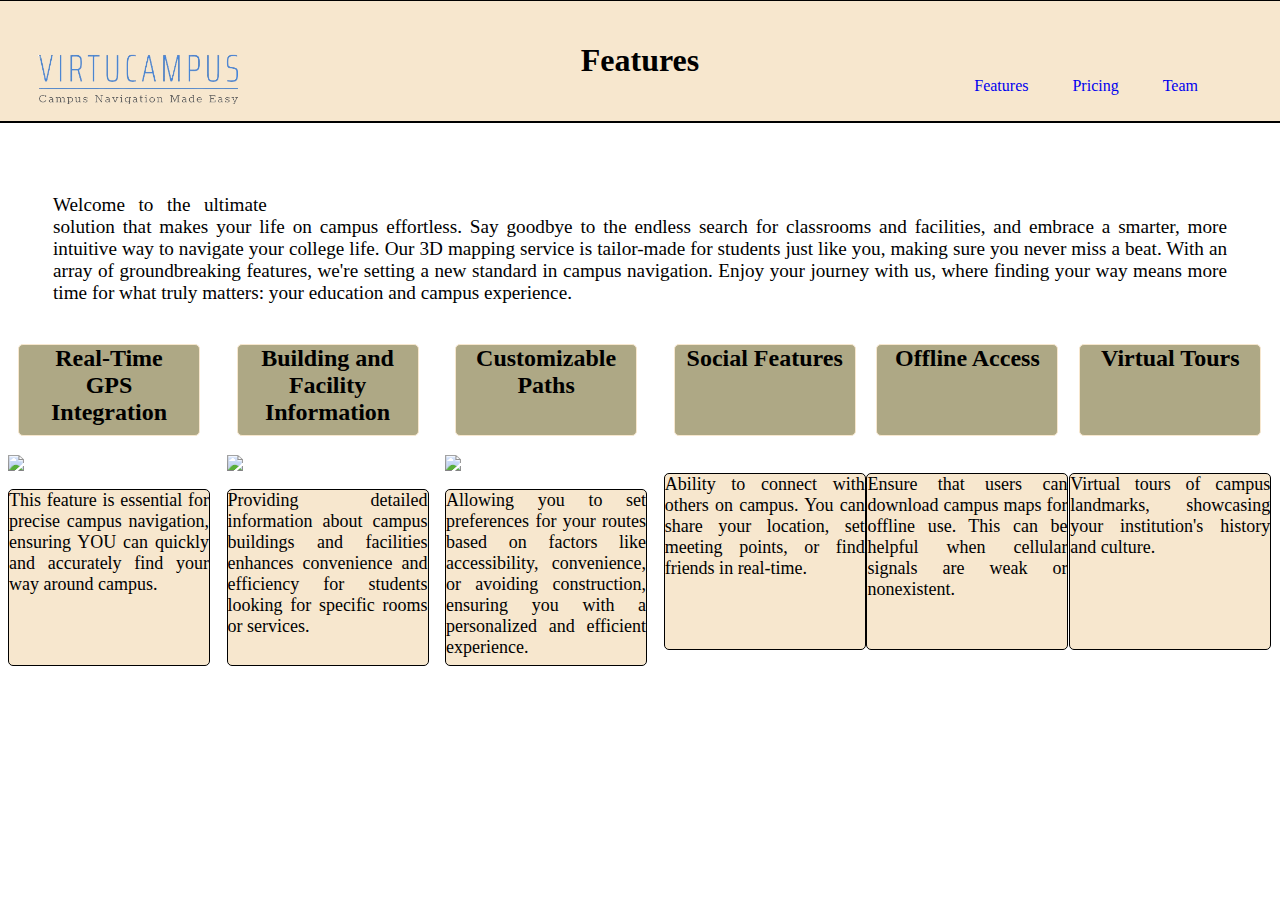
==== features.html @ f3d3c1a2 "idk" ====
<html>
  <head>
    <link rel="stylesheet" type="text/css" href="style_features.css" />
    <title>Features | VirtuCampus</title>
    <div id="header" >
      <h1 id = "title">Features</h1>
      <div id = "header2">
          <a href="features.html">Features</a>
          <a href="pricing.html">Pricing</a>
          <a href="team.html">Team</a>
          <a href="index.html">
      </div>
          <img id="Logo" src="./images/VirtuCampus_logo.png">
  </a>  
  </div>

  </head>
  <body>
    <center>
    
      <div>
        <div>
          <p id="Introduction_to_features">
            
            Welcome to the ultimate solution that makes your life on campus effortless. 
            Say goodbye to the endless search for classrooms and
            facilities, and embrace a smarter, more intuitive way to navigate your
            college life. Our 3D mapping service is tailor-made for students just
            like you, making sure you never miss a beat. With an array of
            groundbreaking features, we're setting a new standard in campus
            navigation. Enjoy your journey with us, where finding your way means
            more time for what truly matters: your education and campus
            experience.
          </p>
        </div>
        </center>


        <div class="container">
            <div>
            <h2 class="Ind_features_1">Real-Time GPS Integration</h2>
            <img class ="image_2" src = "Real-timeGPS.png">
            <p id="Real-Time_GPS">
              This feature is essential for precise campus navigation, ensuring
              YOU can quickly and accurately find your way around campus.
            </p>
            </div>

            <div>
            <h2 class="Ind_features_1">Building and Facility Information</h2>
            <img class = "image_2" src = "Building_inf.jpg">
            <p id="Building_Information">
              Providing detailed information about campus buildings and facilities
              enhances convenience and efficiency for students looking for
              specific rooms or services.
            </p>
            </div>

            <div>
            <h2 class="Ind_features_1">Customizable Paths</h2>
            <img class ="image_2" src = "Path.png">
            <p id="Customizable_Paths">
              Allowing you to set preferences for your routes based on factors
              like accessibility, convenience, or avoiding construction, ensuring
              you with a personalized and efficient experience.
            </p>
            </div>

            
            <div>
            <h2 class="Ind_features_2">Social Features</h2>
            <img class ="image_2" src = "">
            <p id="Social_features">
              Ability to connect with others on campus. You can share your
              location, set meeting points, or find friends in real-time.
            </p>
            </div>
          
          <div>
            <h2 class="Ind_features_2">Offline Access</h2>
            <img class ="image_2" src = "">
            <p id="Offline_Acces">
              Ensure that users can download campus maps for offline use. This can
              be helpful when cellular signals are weak or nonexistent.
            </p>
          </div>
          <div>
            <h2 class="Ind_features_2">Virtual Tours</h2>
            <img class ="image_2" src = "">
            <p id="Virtual_Tours">
              Virtual tours of campus landmarks, showcasing your institution's
              history and culture.
            </p>
        </div>

      </div>

      <style>
    
        #header {
        background-color:#f7e7ce;
        padding: 20px;
        margin-top: -10px;
        border-top-style: solid;
        margin-left: -10px;
        margin-right: -10px;
        border-bottom: 2px solid black;
    
        }
        #title {
            text-align: center;
        }
        #header2 {
            float:right;
            width:80%;
            text-align:right;
    }
        #header2 a{
            display:inline-block;
            padding:30px 10px;
            margin:0 10px;
            text-decoration:none;
            position: relative; bottom: 70px;
        }
        #Logo {
            height: auto;
            width: 200px;
            float: left;
            position: relative; bottom: 70px;
            padding: 20px;
        }
        .header {
            margin-left: 440px;
            margin-bottom:10px;
            color: #AEA885;  
    }
        .image {
            margin-left: 300px;
    }
    
    </style>

  </body>
</html>
---- style_features.css ----
#Introduction_to_features {
  margin-top: 25px;
  margin-right: 45px;
  margin-left: 45px;
  text-align: justify;
  font-size: larger;
}
#features {
  display: inline;
} 

body {
  background-image: url("campusphoto.png");
  background-size: cover;
  background-attachment: fixed;
}
.Ind_features_1 {
  background-color: #AEA885;
  border: 1px solid #f7e7ce;
  border-radius: 5px;
  padding-left: 10px;
  padding-right: 10px;
  margin-right: 10px;
  margin-left: 10px;
  display: inline-block;
  width: 160px;
  height: 90px;
  justify-content: center;
  align-items: center;
  text-align: center;
}
.Ind_features_2 {
  background-color: #AEA885;
  border: 1px solid #f7e7ce;
  border-radius: 5px;
  padding-left: 10px;
  padding-right: 10px;
  margin-right: 10px;
  margin-left: 10px;
  display: inline-block;
  width: 160px;
  height: 90px;
  justify-content: center;
  align-items: center;
  text-align: center;
}
#Real-Time_GPS,
#Building_Information,
#Customizable_Paths,
#Social_Features,
#Offline_Acces,
#Virtual_Tours {
  font-size: large;
  border-radius: 5px;
  width: 200px;
  text-align: justify;
  justify-content: center;
  background-color:#f7e7ce;
  border: 1px solid black;
  height: 175px;
}

.container{
  display: flex;
  justify-content: center;
  justify-content: space-between;
}
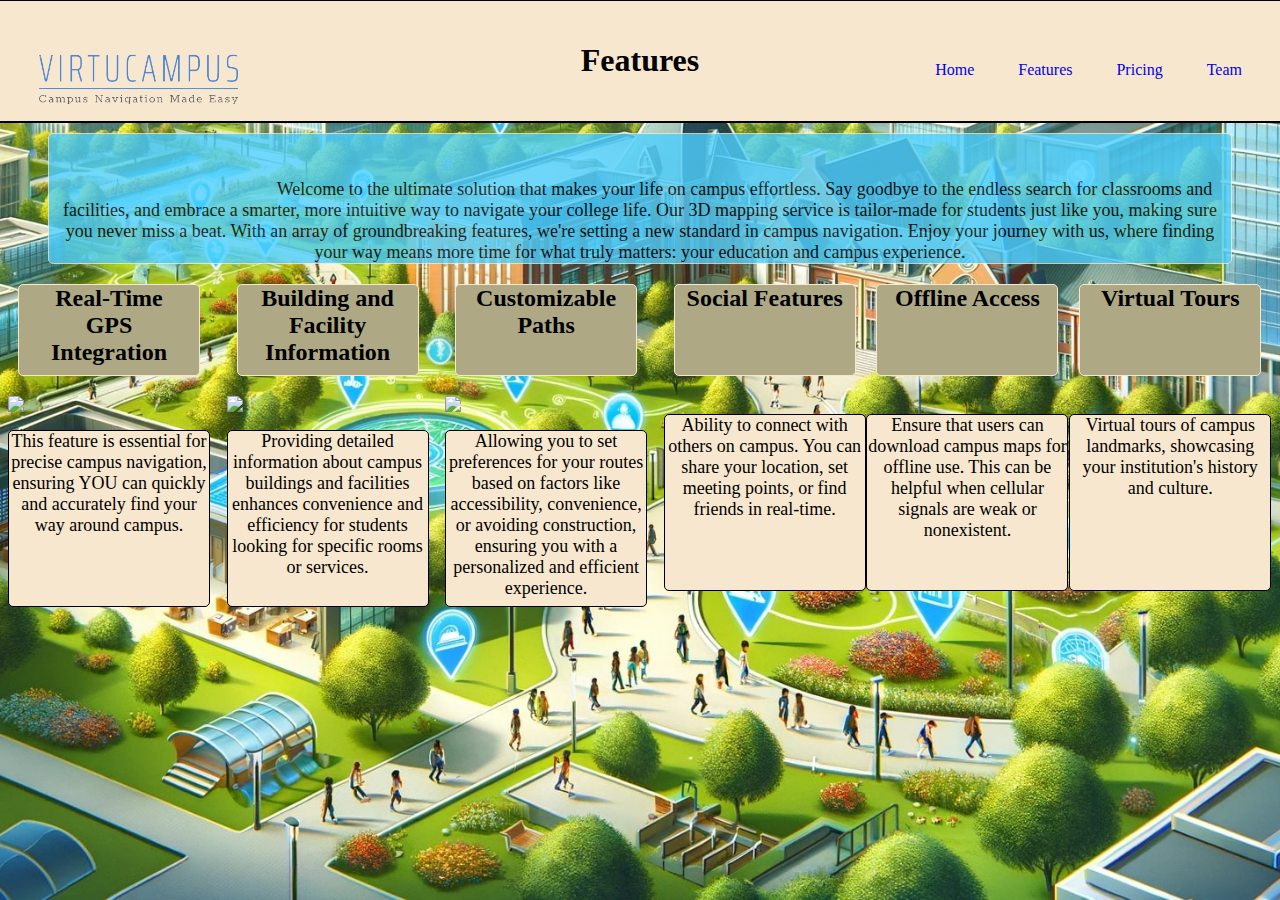
==== commit 9dd82989: "Update features.html" ====
--- a/features.html
+++ b/features.html
@@ -5,10 +5,10 @@
     <div id="header" >
       <h1 id = "title">Features</h1>
       <div id = "header2">
+          <a href="index.html">Home</a>
           <a href="features.html">Features</a>
           <a href="pricing.html">Pricing</a>
           <a href="team.html">Team</a>
-          <a href="index.html">
       </div>
           <img id="Logo" src="./images/VirtuCampus_logo.png">
   </a>  
--- a/style_features.css
+++ b/style_features.css
@@ -1,19 +1,29 @@
 
 #Introduction_to_features {
-  margin-top: 25px;
-  margin-right: 45px;
-  margin-left: 45px;
-  text-align: justify;
-  font-size: larger;
+  margin-top: 10px;
+  margin-right: 40px;
+  margin-left: 40px;
+  margin-bottom: auto;
+  text-align: center;
+  align-items: center;
+  justify-content: center;
+  background-color: #4fd0ff;
+  opacity: .8;
+  font-size: large;
+  border: 1px solid #f7e7ce;
+  border-radius: 5px;
 }
 #features {
   display: inline;
 } 
 
 body {
-  background-image: url("campusphoto.png");
-  background-size: cover;
-  background-attachment: fixed;
+  background-image: url("campusphoto.jpg"); /* The image used */
+  background-color: #511717; /* Used if the image is unavailable */
+  height: 500px; /* You must set a specified height */
+  background-position: center; /* Center the image */
+  background-repeat: no-repeat; /* Do not repeat the image */
+  background-size: cover; /* Resize the background image to cover the entire container */
 }
 .Ind_features_1 {
   background-color: #AEA885;
@@ -54,7 +64,7 @@
   font-size: large;
   border-radius: 5px;
   width: 200px;
-  text-align: justify;
+  text-align: center;
   justify-content: center;
   background-color:#f7e7ce;
   border: 1px solid black;
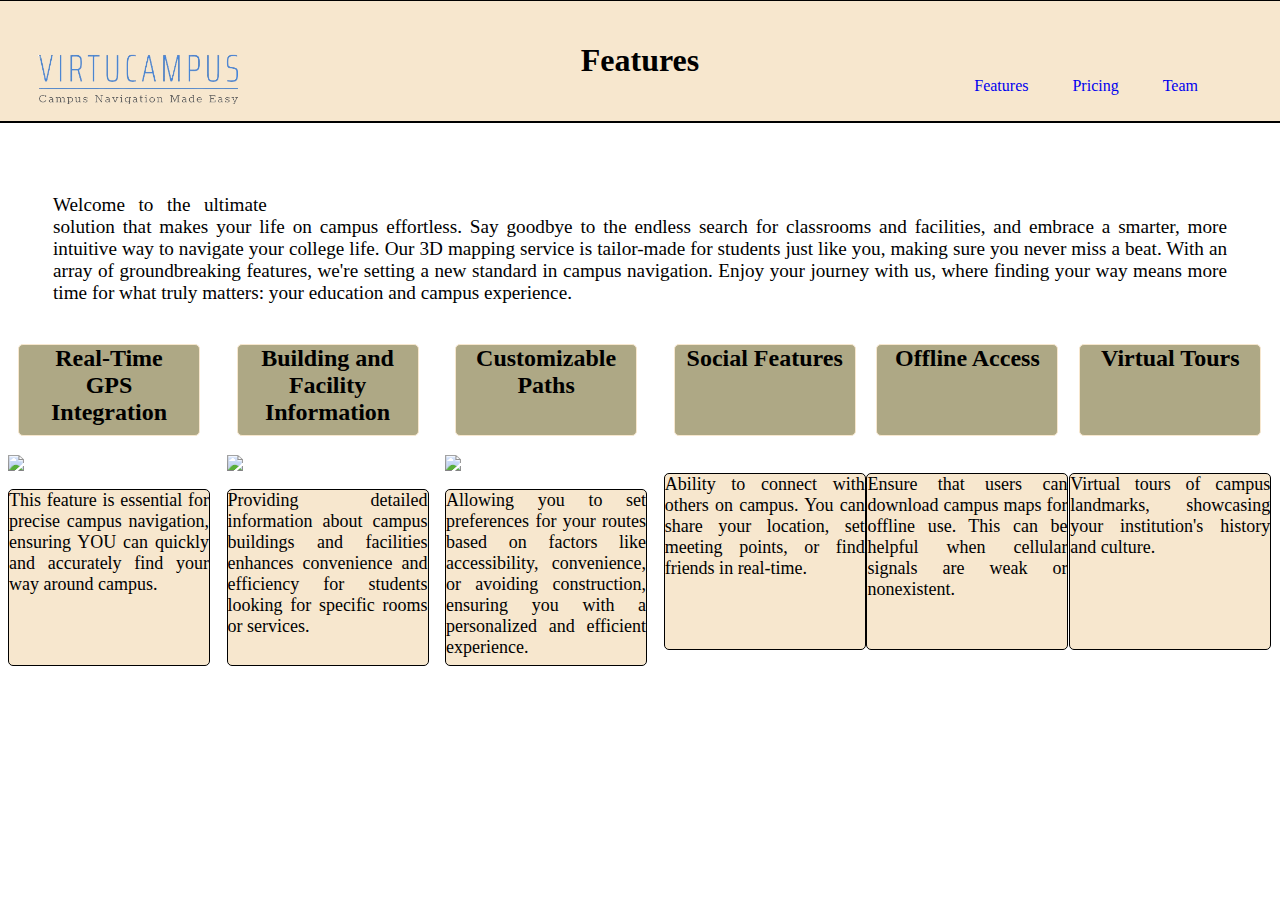
==== commit 9b09a807: "Merge branch 'main' of https://github.com/VirtuCampus/virtucampus.github.io" ====
--- a/features.html
+++ b/features.html
@@ -5,10 +5,10 @@
     <div id="header" >
       <h1 id = "title">Features</h1>
       <div id = "header2">
-          <a href="index.html">Home</a>
           <a href="features.html">Features</a>
           <a href="pricing.html">Pricing</a>
           <a href="team.html">Team</a>
+          <a href="index.html">
       </div>
           <img id="Logo" src="./images/VirtuCampus_logo.png">
   </a>  
--- a/style_features.css
+++ b/style_features.css
@@ -1,29 +1,19 @@
 
 #Introduction_to_features {
-  margin-top: 10px;
-  margin-right: 40px;
-  margin-left: 40px;
-  margin-bottom: auto;
-  text-align: center;
-  align-items: center;
-  justify-content: center;
-  background-color: #4fd0ff;
-  opacity: .8;
-  font-size: large;
-  border: 1px solid #f7e7ce;
-  border-radius: 5px;
+  margin-top: 25px;
+  margin-right: 45px;
+  margin-left: 45px;
+  text-align: justify;
+  font-size: larger;
 }
 #features {
   display: inline;
 } 
 
 body {
-  background-image: url("campusphoto.jpg"); /* The image used */
-  background-color: #511717; /* Used if the image is unavailable */
-  height: 500px; /* You must set a specified height */
-  background-position: center; /* Center the image */
-  background-repeat: no-repeat; /* Do not repeat the image */
-  background-size: cover; /* Resize the background image to cover the entire container */
+  background-image: url("campusphoto.png");
+  background-size: cover;
+  background-attachment: fixed;
 }
 .Ind_features_1 {
   background-color: #AEA885;
@@ -64,7 +54,7 @@
   font-size: large;
   border-radius: 5px;
   width: 200px;
-  text-align: center;
+  text-align: justify;
   justify-content: center;
   background-color:#f7e7ce;
   border: 1px solid black;
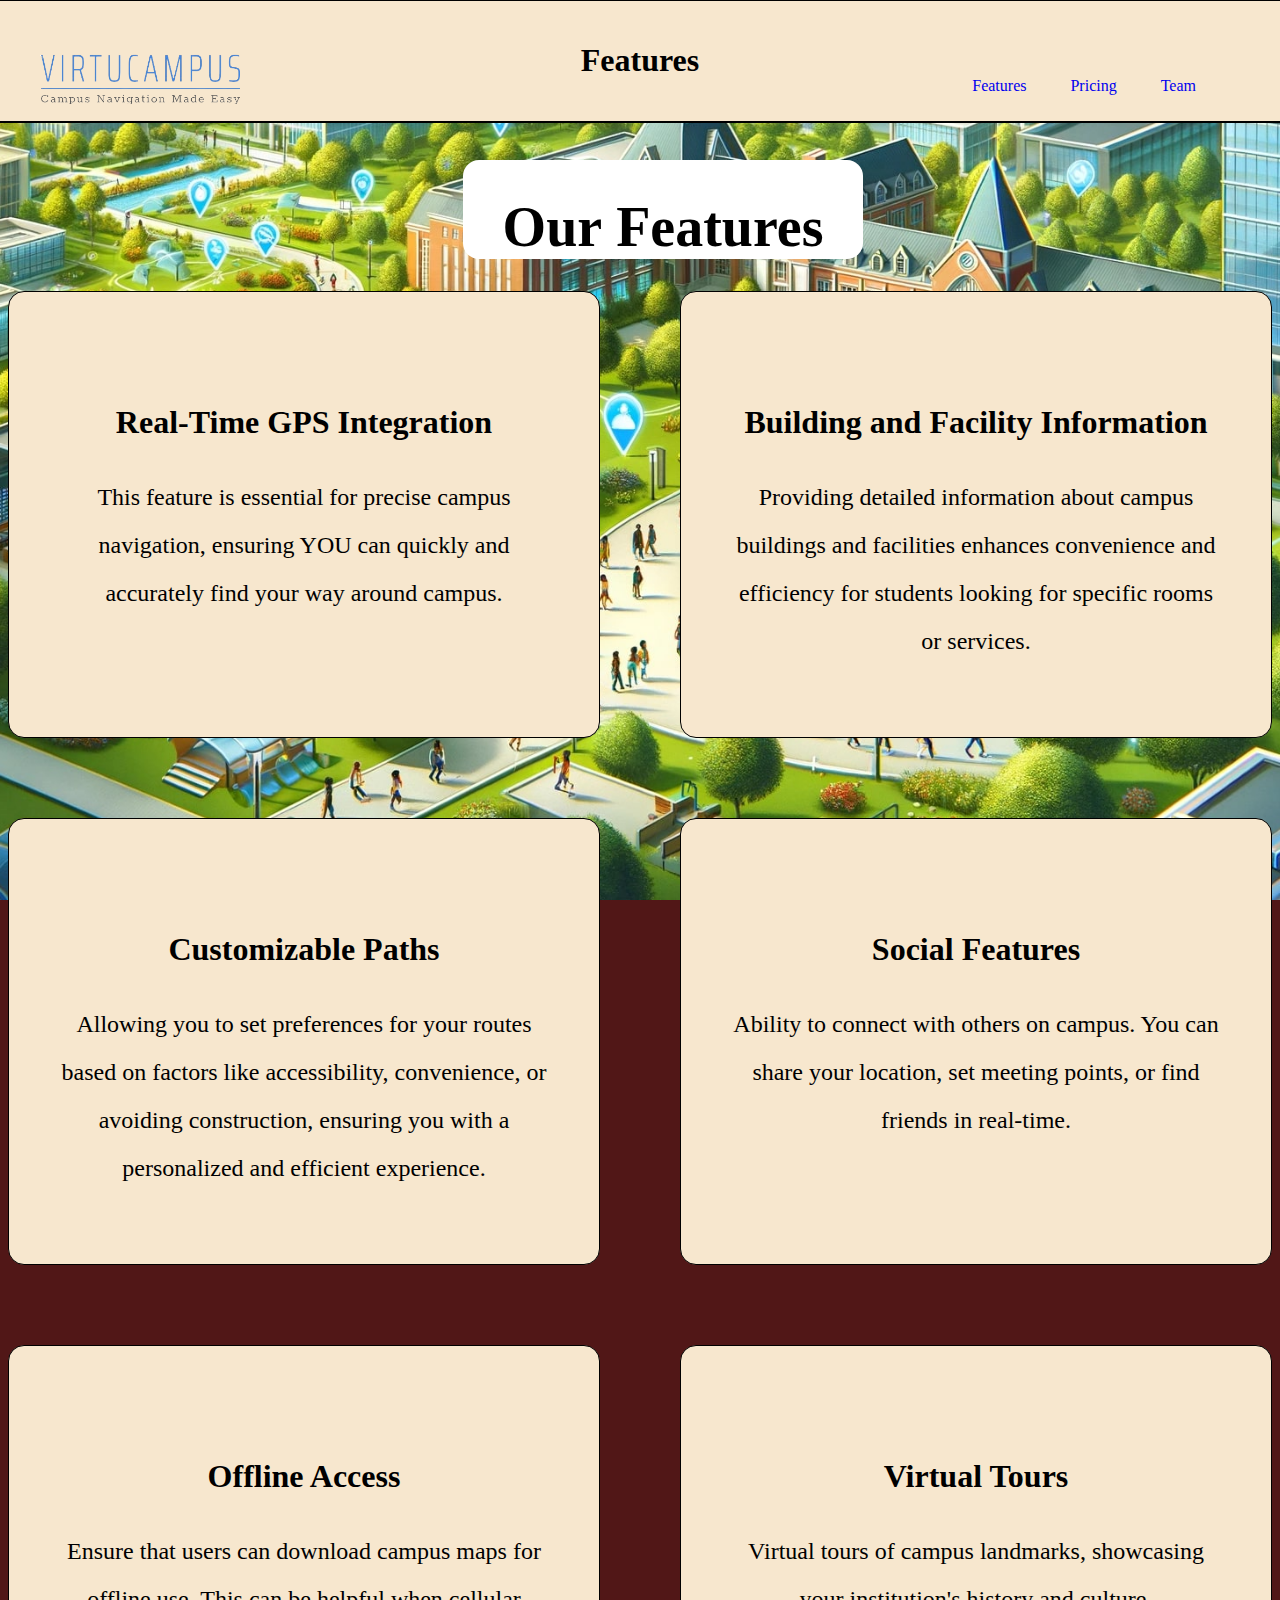
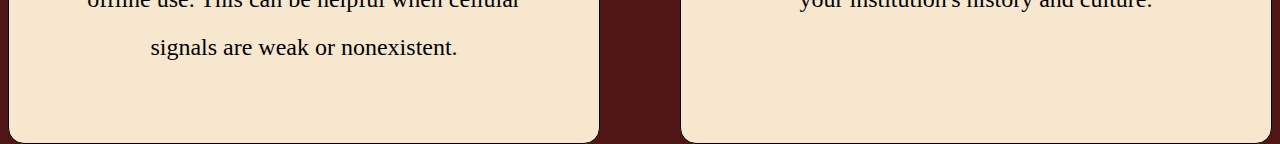
==== commit e5faac7f: "switched features" ====
--- a/features.html
+++ b/features.html
@@ -1,109 +1,154 @@
-<html>
-  <head>
-    <link rel="stylesheet" type="text/css" href="style_features.css" />
-    <title>Features | VirtuCampus</title>
-    <div id="header" >
-      <h1 id = "title">Features</h1>
-      <div id = "header2">
-          <a href="features.html">Features</a>
-          <a href="pricing.html">Pricing</a>
-          <a href="team.html">Team</a>
-          <a href="index.html">
+    <head>
+        <title>Features | VirtuCampus</title>
+        <nav id="header" >
+          <h1 id = "title">Features</h1>
+          <div id = "header2">
+              <a href="features.html">Features</a>
+              <a href="pricing.html">Pricing</a>
+              <a href="team.html">Team</a>
+              <a href="index.html">
+          </div>
+              <img id="Logo" src="./images/VirtuCampus_logo.png">
+      </a>  
+        </nav>
+      <section class="services" id="services">    
+    <h1 class="heading">Our&nbspFeatures</h1>
+    <body>
+    <div class="box-container">
+      <div class="box">
+        <img src="images/icon-1.svg" alt="" />
+        <h3>Real-Time GPS Integration</h3>
+        <p>
+          This feature is essential for precise campus navigation, ensuring
+          YOU can quickly and accurately find your way around campus.
+        </p>
       </div>
-          <img id="Logo" src="./images/VirtuCampus_logo.png">
-  </a>  
-  </div>
+      <div class="box">
+        <img src="images/icon-2.svg" alt="" />
+        <h3>Building and Facility Information</h3>
+        <p>
+          Providing detailed information about campus buildings and facilities
+          enhances convenience and efficiency for students looking for
+          specific rooms or services.
+        </p>
+      </div>
+      <div class="box">
+        <img src="images/icon-3.svg" alt="" />
+        <h3>Customizable Paths</h3>
+        <p>
+          Allowing you to set preferences for your routes based on factors
+          like accessibility, convenience, or avoiding construction, ensuring
+          you with a personalized and efficient experience.
+        </p>
+      </div>
+      <div class="box">
+        <img src="images/icon-4.svg" alt="" />
+        <h3>Social Features</h3>
+        <p>
+          Ability to connect with others on campus. You can share your
+          location, set meeting points, or find friends in real-time.
+        </p>
+      </div>
+      <div class="box">
+        <img src="images/icon-5.svg" alt="" />
+        <h3>Offline Access</h3>
+        <p>
+          Ensure that users can download campus maps for offline use. This can
+          be helpful when cellular signals are weak or nonexistent.        </p>
+      </div>
+      <div class="box">
+        <img src="images/icon-6.svg" alt="" />
+        <h3>Virtual Tours</h3>
+        <p>
+          Virtual tours of campus landmarks, showcasing your institution's
+          history and culture.
+        </p>
+      </div>
+    </div>
+    </body>
+  </section>
 
-  </head>
-  <body>
-    <center>
+  <style>
+.heading {
+    width: 400px;
+    font-size: 3.5rem;
+    font-weight: bold;
+    margin-bottom: 2rem;
+    margin-inline-start: 36%;
+    text-align: center;
+    justify-items: center;
+    border-radius: 1rem;
+    border: 1px;
+    background-color: white;
+
+  }
+
+  body {
+    max-width: 100%;
+  background-image: url("campusphoto.jpg"); /* The image used */
+  background-color: #511717; /* Used if the image is unavailable */
+  height: 500px; /* You must set a specified height */
+  background-position: center; /* Center the image */
+  background-repeat: no-repeat; /* Do not repeat the image */
+  background-size: cover; /* Resize the background image to cover the entire container */
+  background-attachment: fixed;
+}
+
+  
+  .box-container {
+    display: grid;
+    grid-template-columns: repeat(auto-fit, minmax(30rem, 1fr));
+    gap: 5rem;
+  }
+  
+   .box-container .box {
     
-      <div>
-        <div>
-          <p id="Introduction_to_features">
-            
-            Welcome to the ultimate solution that makes your life on campus effortless. 
-            Say goodbye to the endless search for classrooms and
-            facilities, and embrace a smarter, more intuitive way to navigate your
-            college life. Our 3D mapping service is tailor-made for students just
-            like you, making sure you never miss a beat. With an array of
-            groundbreaking features, we're setting a new standard in campus
-            navigation. Enjoy your journey with us, where finding your way means
-            more time for what truly matters: your education and campus
-            experience.
-          </p>
-        </div>
-        </center>
+    background-color: #f7e7ce;
+  
+    border: 1px solid black;
+  
+    text-align: center;
+    border-radius: 1rem;
+    padding: 3rem;
+  }
+  
+  .box-container .box img {
+    margin-bottom: 2rem;
+  }
+  
+  .box-container .box h3 {
+    margin-bottom: 2rem;
+    font-size: 2rem;
+  }
+  
+   .box-container .box p {
+    font-size: 1.5rem;
+    line-height: 2;
+    color: var(--light-color);
+  }
+  
+  .box-container .box:hover {
+    color: var(--black);
+  }
+  
+  .box-container .box:hover h3,
+  .box-container .box:hover p {
+ 
+    color: var(--white);
+  }
+  
+.box-container .box:hover img {
+    filter: invert(100%);
+  }
 
-
-        <div class="container">
-            <div>
-            <h2 class="Ind_features_1">Real-Time GPS Integration</h2>
-            <img class ="image_2" src = "Real-timeGPS.png">
-            <p id="Real-Time_GPS">
-              This feature is essential for precise campus navigation, ensuring
-              YOU can quickly and accurately find your way around campus.
-            </p>
-            </div>
-
-            <div>
-            <h2 class="Ind_features_1">Building and Facility Information</h2>
-            <img class = "image_2" src = "Building_inf.jpg">
-            <p id="Building_Information">
-              Providing detailed information about campus buildings and facilities
-              enhances convenience and efficiency for students looking for
-              specific rooms or services.
-            </p>
-            </div>
-
-            <div>
-            <h2 class="Ind_features_1">Customizable Paths</h2>
-            <img class ="image_2" src = "Path.png">
-            <p id="Customizable_Paths">
-              Allowing you to set preferences for your routes based on factors
-              like accessibility, convenience, or avoiding construction, ensuring
-              you with a personalized and efficient experience.
-            </p>
-            </div>
-
-            
-            <div>
-            <h2 class="Ind_features_2">Social Features</h2>
-            <img class ="image_2" src = "">
-            <p id="Social_features">
-              Ability to connect with others on campus. You can share your
-              location, set meeting points, or find friends in real-time.
-            </p>
-            </div>
-          
-          <div>
-            <h2 class="Ind_features_2">Offline Access</h2>
-            <img class ="image_2" src = "">
-            <p id="Offline_Acces">
-              Ensure that users can download campus maps for offline use. This can
-              be helpful when cellular signals are weak or nonexistent.
-            </p>
-          </div>
-          <div>
-            <h2 class="Ind_features_2">Virtual Tours</h2>
-            <img class ="image_2" src = "">
-            <p id="Virtual_Tours">
-              Virtual tours of campus landmarks, showcasing your institution's
-              history and culture.
-            </p>
-        </div>
-
-      </div>
-
-      <style>
-    
-        #header {
+  #header {
         background-color:#f7e7ce;
         padding: 20px;
+        max-width: 100%;
         margin-top: -10px;
         border-top-style: solid;
-        margin-left: -10px;
-        margin-right: -10px;
+        margin-left: -8px;
+        margin-right: -8px;
         border-bottom: 2px solid black;
     
         }
@@ -138,7 +183,4 @@
             margin-left: 300px;
     }
     
-    </style>
-
-  </body>
-</html>
+  </style>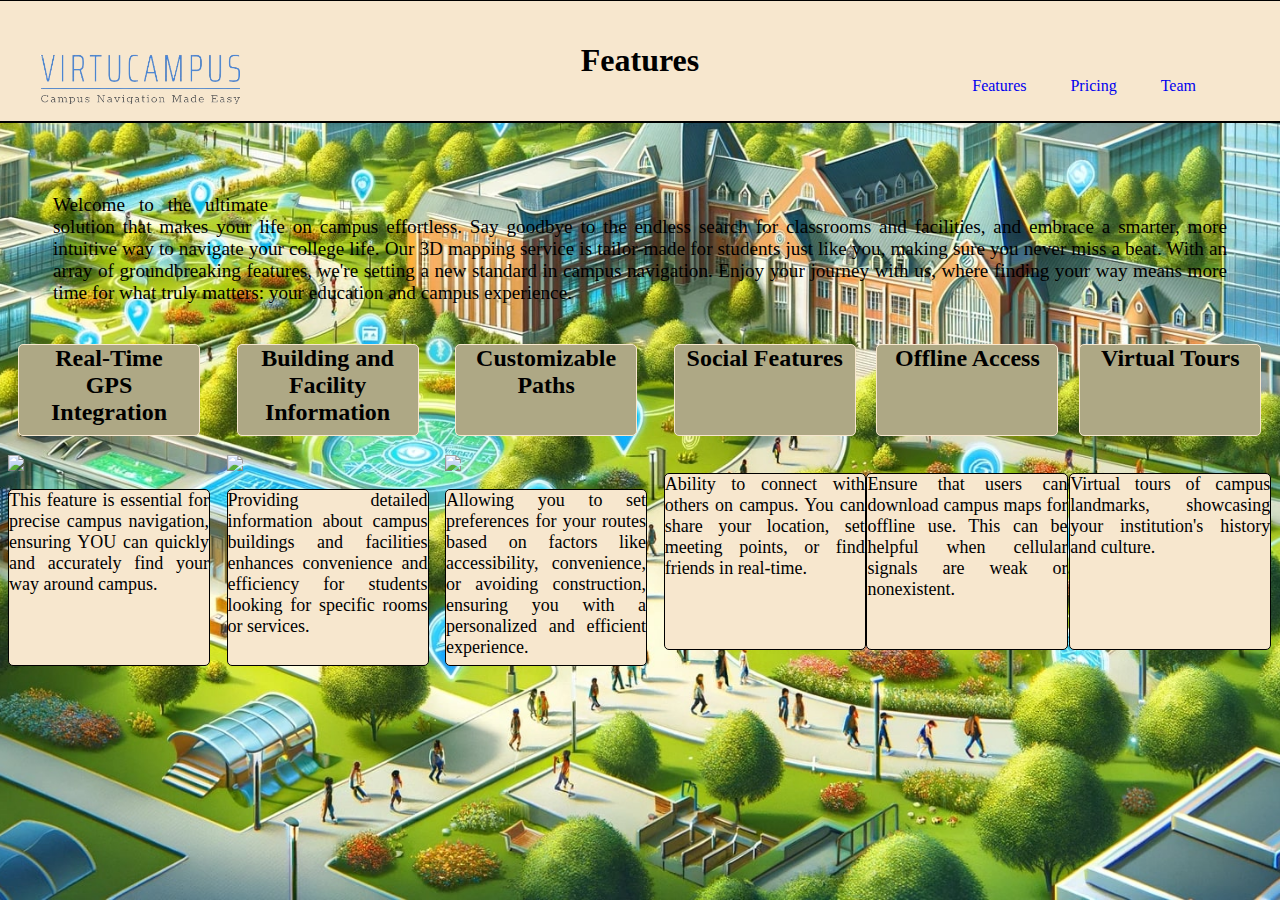
==== commit 587acad1: "Merge branch 'main' of https://github.com/VirtuCampus/virtucampus.github.io" ====
--- a/features.html
+++ b/features.html
@@ -1,72 +1,99 @@
-    <head>
-        <title>Features | VirtuCampus</title>
-        <nav id="header" >
-          <h1 id = "title">Features</h1>
-          <div id = "header2">
-              <a href="features.html">Features</a>
-              <a href="pricing.html">Pricing</a>
-              <a href="team.html">Team</a>
-              <a href="index.html">
+<html>
+  <head>
+    <link rel="stylesheet" type="text/css" href="style_features.css" />
+    <title>Features | VirtuCampus</title>
+    <div id="header" >
+      <h1 id = "title">Features</h1>
+      <div id = "header2">
+          <a href="features.html">Features</a>
+          <a href="pricing.html">Pricing</a>
+          <a href="team.html">Team</a>
+          <a href="index.html">
+      </div>
+          <img id="Logo" src="./images/VirtuCampus_logo.png">
+  </a>  
+  </div>
+
+  </head>
+  <body>
+    <center>
+    
+      <div>
+        <div>
+          <p id="Introduction_to_features">
+            
+            Welcome to the ultimate solution that makes your life on campus effortless. 
+            Say goodbye to the endless search for classrooms and
+            facilities, and embrace a smarter, more intuitive way to navigate your
+            college life. Our 3D mapping service is tailor-made for students just
+            like you, making sure you never miss a beat. With an array of
+            groundbreaking features, we're setting a new standard in campus
+            navigation. Enjoy your journey with us, where finding your way means
+            more time for what truly matters: your education and campus
+            experience.
+          </p>
+        </div>
+        </center>
+
+
+        <div class="container">
+            <div>
+            <h2 class="Ind_features_1">Real-Time GPS Integration</h2>
+            <img class ="image_2" src = "Real-timeGPS.png">
+            <p id="Real-Time_GPS">
+              This feature is essential for precise campus navigation, ensuring
+              YOU can quickly and accurately find your way around campus.
+            </p>
+            </div>
+
+            <div>
+            <h2 class="Ind_features_1">Building and Facility Information</h2>
+            <img class = "image_2" src = "Building_inf.jpg">
+            <p id="Building_Information">
+              Providing detailed information about campus buildings and facilities
+              enhances convenience and efficiency for students looking for
+              specific rooms or services.
+            </p>
+            </div>
+
+            <div>
+            <h2 class="Ind_features_1">Customizable Paths</h2>
+            <img class ="image_2" src = "Path.png">
+            <p id="Customizable_Paths">
+              Allowing you to set preferences for your routes based on factors
+              like accessibility, convenience, or avoiding construction, ensuring
+              you with a personalized and efficient experience.
+            </p>
+            </div>
+
+            
+            <div>
+            <h2 class="Ind_features_2">Social Features</h2>
+            <img class ="image_2" src = "">
+            <p id="Social_features">
+              Ability to connect with others on campus. You can share your
+              location, set meeting points, or find friends in real-time.
+            </p>
+            </div>
+          
+          <div>
+            <h2 class="Ind_features_2">Offline Access</h2>
+            <img class ="image_2" src = "">
+            <p id="Offline_Acces">
+              Ensure that users can download campus maps for offline use. This can
+              be helpful when cellular signals are weak or nonexistent.
+            </p>
           </div>
-              <img id="Logo" src="./images/VirtuCampus_logo.png">
-      </a>  
-        </nav>
-      <section class="services" id="services">    
-    <h1 class="heading">Our&nbspFeatures</h1>
-    <body>
-    <div class="box-container">
-      <div class="box">
-        <img src="images/icon-1.svg" alt="" />
-        <h3>Real-Time GPS Integration</h3>
-        <p>
-          This feature is essential for precise campus navigation, ensuring
-          YOU can quickly and accurately find your way around campus.
-        </p>
+          <div>
+            <h2 class="Ind_features_2">Virtual Tours</h2>
+            <img class ="image_2" src = "">
+            <p id="Virtual_Tours">
+              Virtual tours of campus landmarks, showcasing your institution's
+              history and culture.
+            </p>
+        </div>
+
       </div>
-      <div class="box">
-        <img src="images/icon-2.svg" alt="" />
-        <h3>Building and Facility Information</h3>
-        <p>
-          Providing detailed information about campus buildings and facilities
-          enhances convenience and efficiency for students looking for
-          specific rooms or services.
-        </p>
-      </div>
-      <div class="box">
-        <img src="images/icon-3.svg" alt="" />
-        <h3>Customizable Paths</h3>
-        <p>
-          Allowing you to set preferences for your routes based on factors
-          like accessibility, convenience, or avoiding construction, ensuring
-          you with a personalized and efficient experience.
-        </p>
-      </div>
-      <div class="box">
-        <img src="images/icon-4.svg" alt="" />
-        <h3>Social Features</h3>
-        <p>
-          Ability to connect with others on campus. You can share your
-          location, set meeting points, or find friends in real-time.
-        </p>
-      </div>
-      <div class="box">
-        <img src="images/icon-5.svg" alt="" />
-        <h3>Offline Access</h3>
-        <p>
-          Ensure that users can download campus maps for offline use. This can
-          be helpful when cellular signals are weak or nonexistent.        </p>
-      </div>
-      <div class="box">
-        <img src="images/icon-6.svg" alt="" />
-        <h3>Virtual Tours</h3>
-        <p>
-          Virtual tours of campus landmarks, showcasing your institution's
-          history and culture.
-        </p>
-      </div>
-    </div>
-    </body>
-  </section>
 
   <style>
 .heading {
@@ -183,4 +210,5 @@
             margin-left: 300px;
     }
     
+    
   </style>--- a/style_features.css
+++ b/style_features.css
@@ -0,0 +1,68 @@
+
+#Introduction_to_features {
+  margin-top: 25px;
+  margin-right: 45px;
+  margin-left: 45px;
+  text-align: justify;
+  font-size: larger;
+}
+#features {
+  display: inline;
+} 
+
+body {
+  background-image: url("campusphoto.png");
+  background-size: cover;
+  background-attachment: fixed;
+}
+.Ind_features_1 {
+  background-color: #AEA885;
+  border: 1px solid #f7e7ce;
+  border-radius: 5px;
+  padding-left: 10px;
+  padding-right: 10px;
+  margin-right: 10px;
+  margin-left: 10px;
+  display: inline-block;
+  width: 160px;
+  height: 90px;
+  justify-content: center;
+  align-items: center;
+  text-align: center;
+}
+.Ind_features_2 {
+  background-color: #AEA885;
+  border: 1px solid #f7e7ce;
+  border-radius: 5px;
+  padding-left: 10px;
+  padding-right: 10px;
+  margin-right: 10px;
+  margin-left: 10px;
+  display: inline-block;
+  width: 160px;
+  height: 90px;
+  justify-content: center;
+  align-items: center;
+  text-align: center;
+}
+#Real-Time_GPS,
+#Building_Information,
+#Customizable_Paths,
+#Social_Features,
+#Offline_Acces,
+#Virtual_Tours {
+  font-size: large;
+  border-radius: 5px;
+  width: 200px;
+  text-align: justify;
+  justify-content: center;
+  background-color:#f7e7ce;
+  border: 1px solid black;
+  height: 175px;
+}
+
+.container{
+  display: flex;
+  justify-content: center;
+  justify-content: space-between;
+}
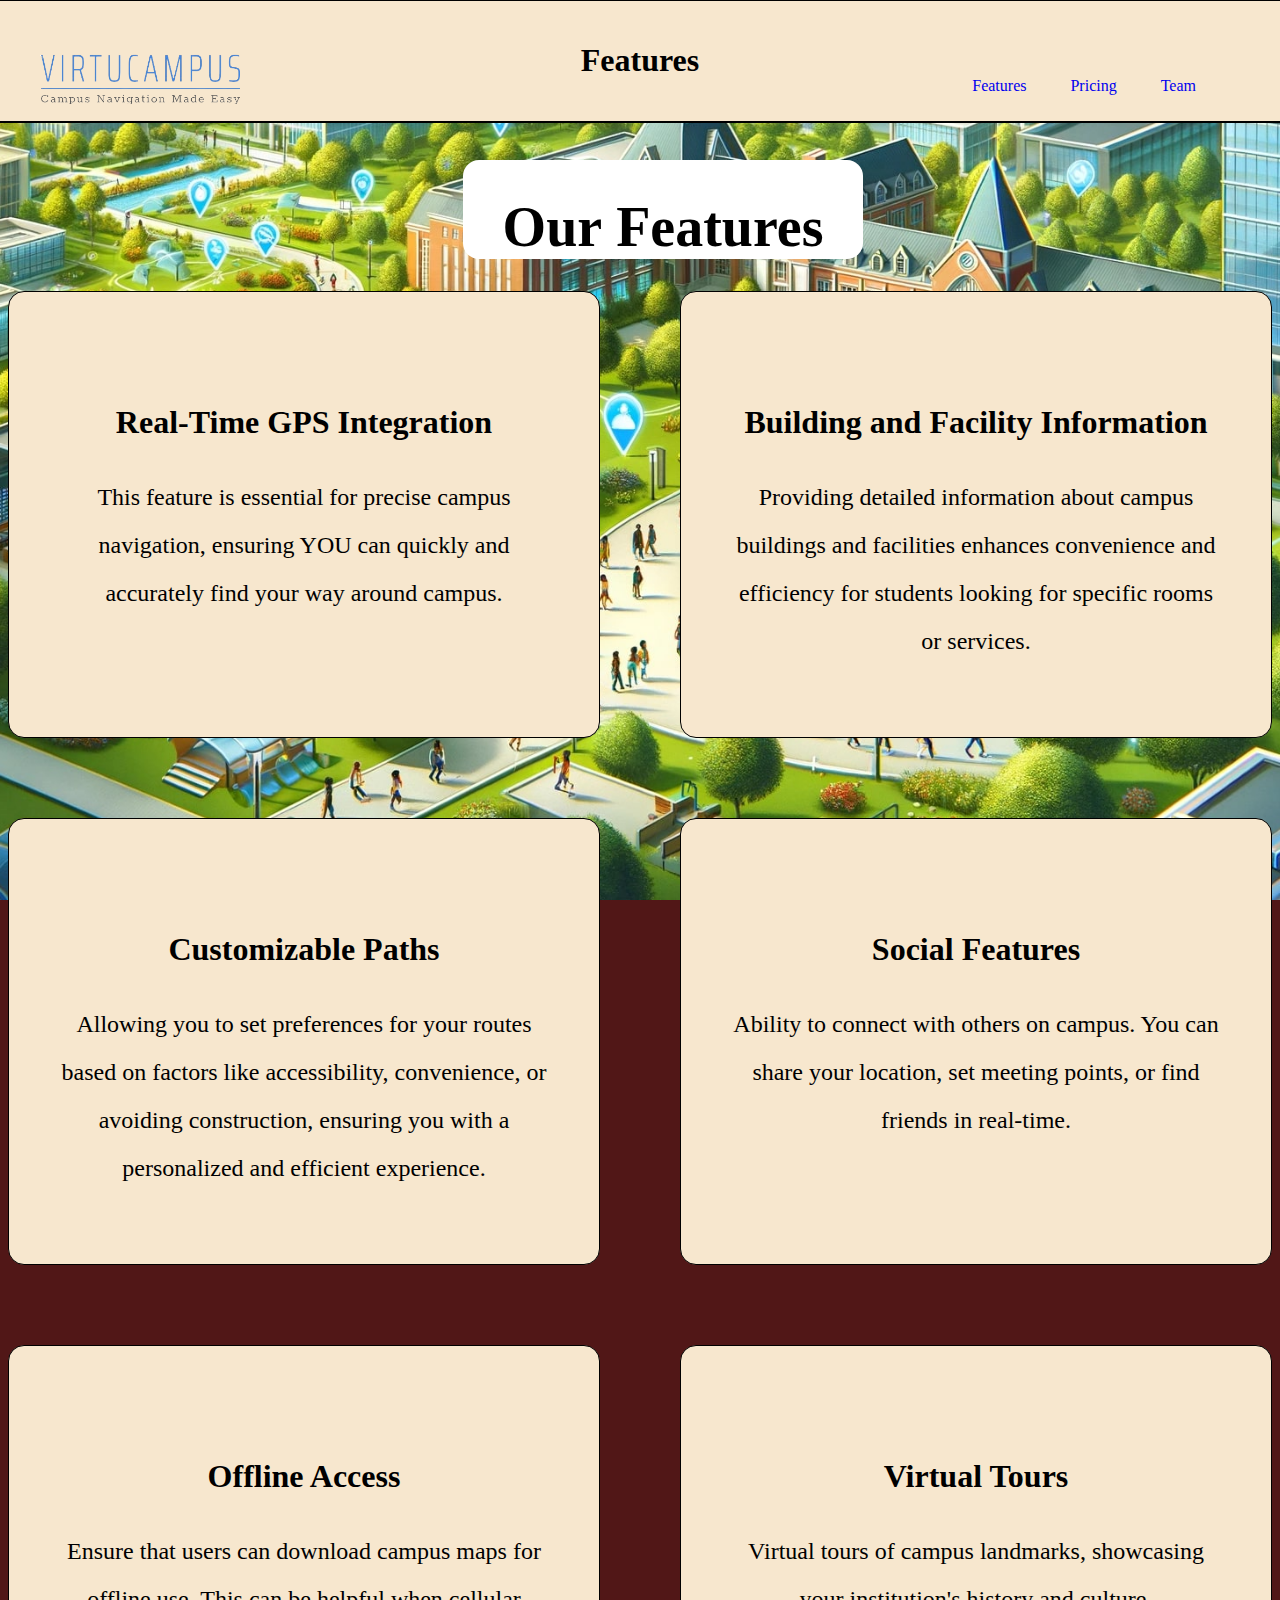
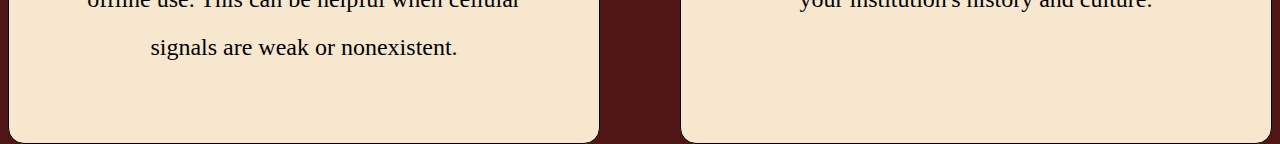
==== commit e82bd7de: "test" ====
--- a/features.html
+++ b/features.html
@@ -1,99 +1,72 @@
-<html>
-  <head>
-    <link rel="stylesheet" type="text/css" href="style_features.css" />
-    <title>Features | VirtuCampus</title>
-    <div id="header" >
-      <h1 id = "title">Features</h1>
-      <div id = "header2">
-          <a href="features.html">Features</a>
-          <a href="pricing.html">Pricing</a>
-          <a href="team.html">Team</a>
-          <a href="index.html">
+    <head>
+        <title>Features | VirtuCampus</title>
+        <nav id="header" >
+          <h1 id = "title">Features</h1>
+          <div id = "header2">
+              <a href="features.html">Features</a>
+              <a href="pricing.html">Pricing</a>
+              <a href="team.html">Team</a>
+              <a href="index.html">
+          </div>
+              <img id="Logo" src="./images/VirtuCampus_logo.png">
+      </a>  
+        </nav>
+      <section class="services" id="services">    
+    <h1 class="heading">Our&nbspFeatures</h1>
+    <body>
+    <div class="box-container">
+      <div class="box">
+        <img src="images/icon-1.svg" alt="" />
+        <h3>Real-Time GPS Integration</h3>
+        <p>
+          This feature is essential for precise campus navigation, ensuring
+          YOU can quickly and accurately find your way around campus.
+        </p>
       </div>
-          <img id="Logo" src="./images/VirtuCampus_logo.png">
-  </a>  
-  </div>
-
-  </head>
-  <body>
-    <center>
-    
-      <div>
-        <div>
-          <p id="Introduction_to_features">
-            
-            Welcome to the ultimate solution that makes your life on campus effortless. 
-            Say goodbye to the endless search for classrooms and
-            facilities, and embrace a smarter, more intuitive way to navigate your
-            college life. Our 3D mapping service is tailor-made for students just
-            like you, making sure you never miss a beat. With an array of
-            groundbreaking features, we're setting a new standard in campus
-            navigation. Enjoy your journey with us, where finding your way means
-            more time for what truly matters: your education and campus
-            experience.
-          </p>
-        </div>
-        </center>
-
-
-        <div class="container">
-            <div>
-            <h2 class="Ind_features_1">Real-Time GPS Integration</h2>
-            <img class ="image_2" src = "Real-timeGPS.png">
-            <p id="Real-Time_GPS">
-              This feature is essential for precise campus navigation, ensuring
-              YOU can quickly and accurately find your way around campus.
-            </p>
-            </div>
-
-            <div>
-            <h2 class="Ind_features_1">Building and Facility Information</h2>
-            <img class = "image_2" src = "Building_inf.jpg">
-            <p id="Building_Information">
-              Providing detailed information about campus buildings and facilities
-              enhances convenience and efficiency for students looking for
-              specific rooms or services.
-            </p>
-            </div>
-
-            <div>
-            <h2 class="Ind_features_1">Customizable Paths</h2>
-            <img class ="image_2" src = "Path.png">
-            <p id="Customizable_Paths">
-              Allowing you to set preferences for your routes based on factors
-              like accessibility, convenience, or avoiding construction, ensuring
-              you with a personalized and efficient experience.
-            </p>
-            </div>
-
-            
-            <div>
-            <h2 class="Ind_features_2">Social Features</h2>
-            <img class ="image_2" src = "">
-            <p id="Social_features">
-              Ability to connect with others on campus. You can share your
-              location, set meeting points, or find friends in real-time.
-            </p>
-            </div>
-          
-          <div>
-            <h2 class="Ind_features_2">Offline Access</h2>
-            <img class ="image_2" src = "">
-            <p id="Offline_Acces">
-              Ensure that users can download campus maps for offline use. This can
-              be helpful when cellular signals are weak or nonexistent.
-            </p>
-          </div>
-          <div>
-            <h2 class="Ind_features_2">Virtual Tours</h2>
-            <img class ="image_2" src = "">
-            <p id="Virtual_Tours">
-              Virtual tours of campus landmarks, showcasing your institution's
-              history and culture.
-            </p>
-        </div>
-
+      <div class="box">
+        <img src="images/icon-2.svg" alt="" />
+        <h3>Building and Facility Information</h3>
+        <p>
+          Providing detailed information about campus buildings and facilities
+          enhances convenience and efficiency for students looking for
+          specific rooms or services.
+        </p>
       </div>
+      <div class="box">
+        <img src="images/icon-3.svg" alt="" />
+        <h3>Customizable Paths</h3>
+        <p>
+          Allowing you to set preferences for your routes based on factors
+          like accessibility, convenience, or avoiding construction, ensuring
+          you with a personalized and efficient experience.
+        </p>
+      </div>
+      <div class="box">
+        <img src="images/icon-4.svg" alt="" />
+        <h3>Social Features</h3>
+        <p>
+          Ability to connect with others on campus. You can share your
+          location, set meeting points, or find friends in real-time.
+        </p>
+      </div>
+      <div class="box">
+        <img src="images/icon-5.svg" alt="" />
+        <h3>Offline Access</h3>
+        <p>
+          Ensure that users can download campus maps for offline use. This can
+          be helpful when cellular signals are weak or nonexistent.        </p>
+      </div>
+      <div class="box">
+        <img src="images/icon-6.svg" alt="" />
+        <h3>Virtual Tours</h3>
+        <p>
+          Virtual tours of campus landmarks, showcasing your institution's
+          history and culture.
+        </p>
+      </div>
+    </div>
+    </body>
+  </section>
 
   <style>
 .heading {
@@ -210,5 +183,4 @@
             margin-left: 300px;
     }
     
-    
   </style>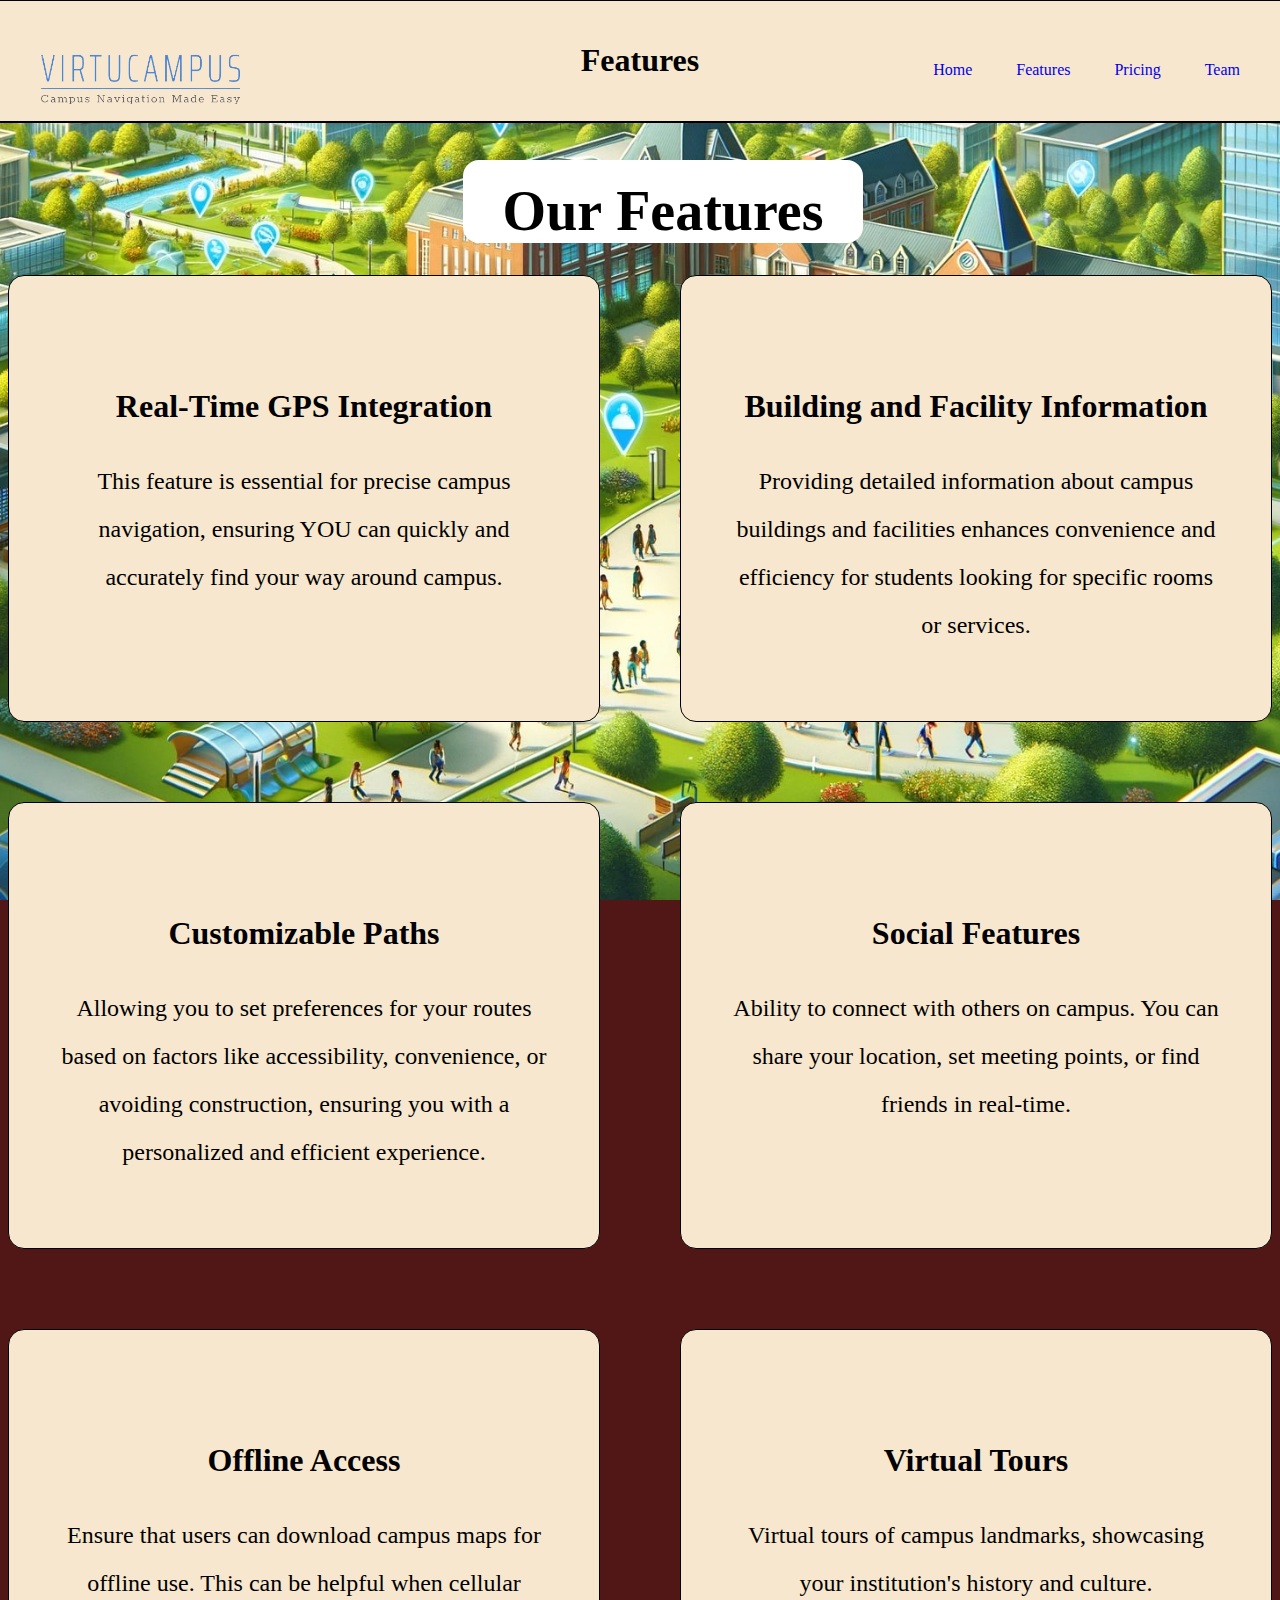
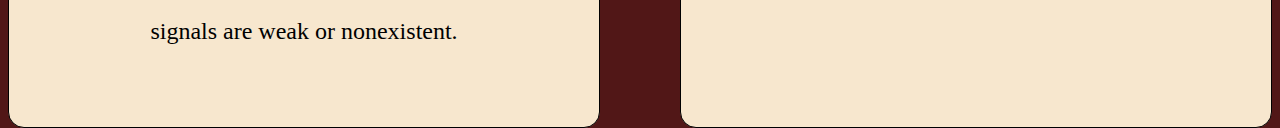
==== commit 473046d7: "Update features.html" ====
--- a/features.html
+++ b/features.html
@@ -3,10 +3,10 @@
         <nav id="header" >
           <h1 id = "title">Features</h1>
           <div id = "header2">
+              <a href="index.html">Home</a>
               <a href="features.html">Features</a>
               <a href="pricing.html">Pricing</a>
               <a href="team.html">Team</a>
-              <a href="index.html">
           </div>
               <img id="Logo" src="./images/VirtuCampus_logo.png">
       </a>  
@@ -183,4 +183,4 @@
             margin-left: 300px;
     }
     
-  </style>+  </style>
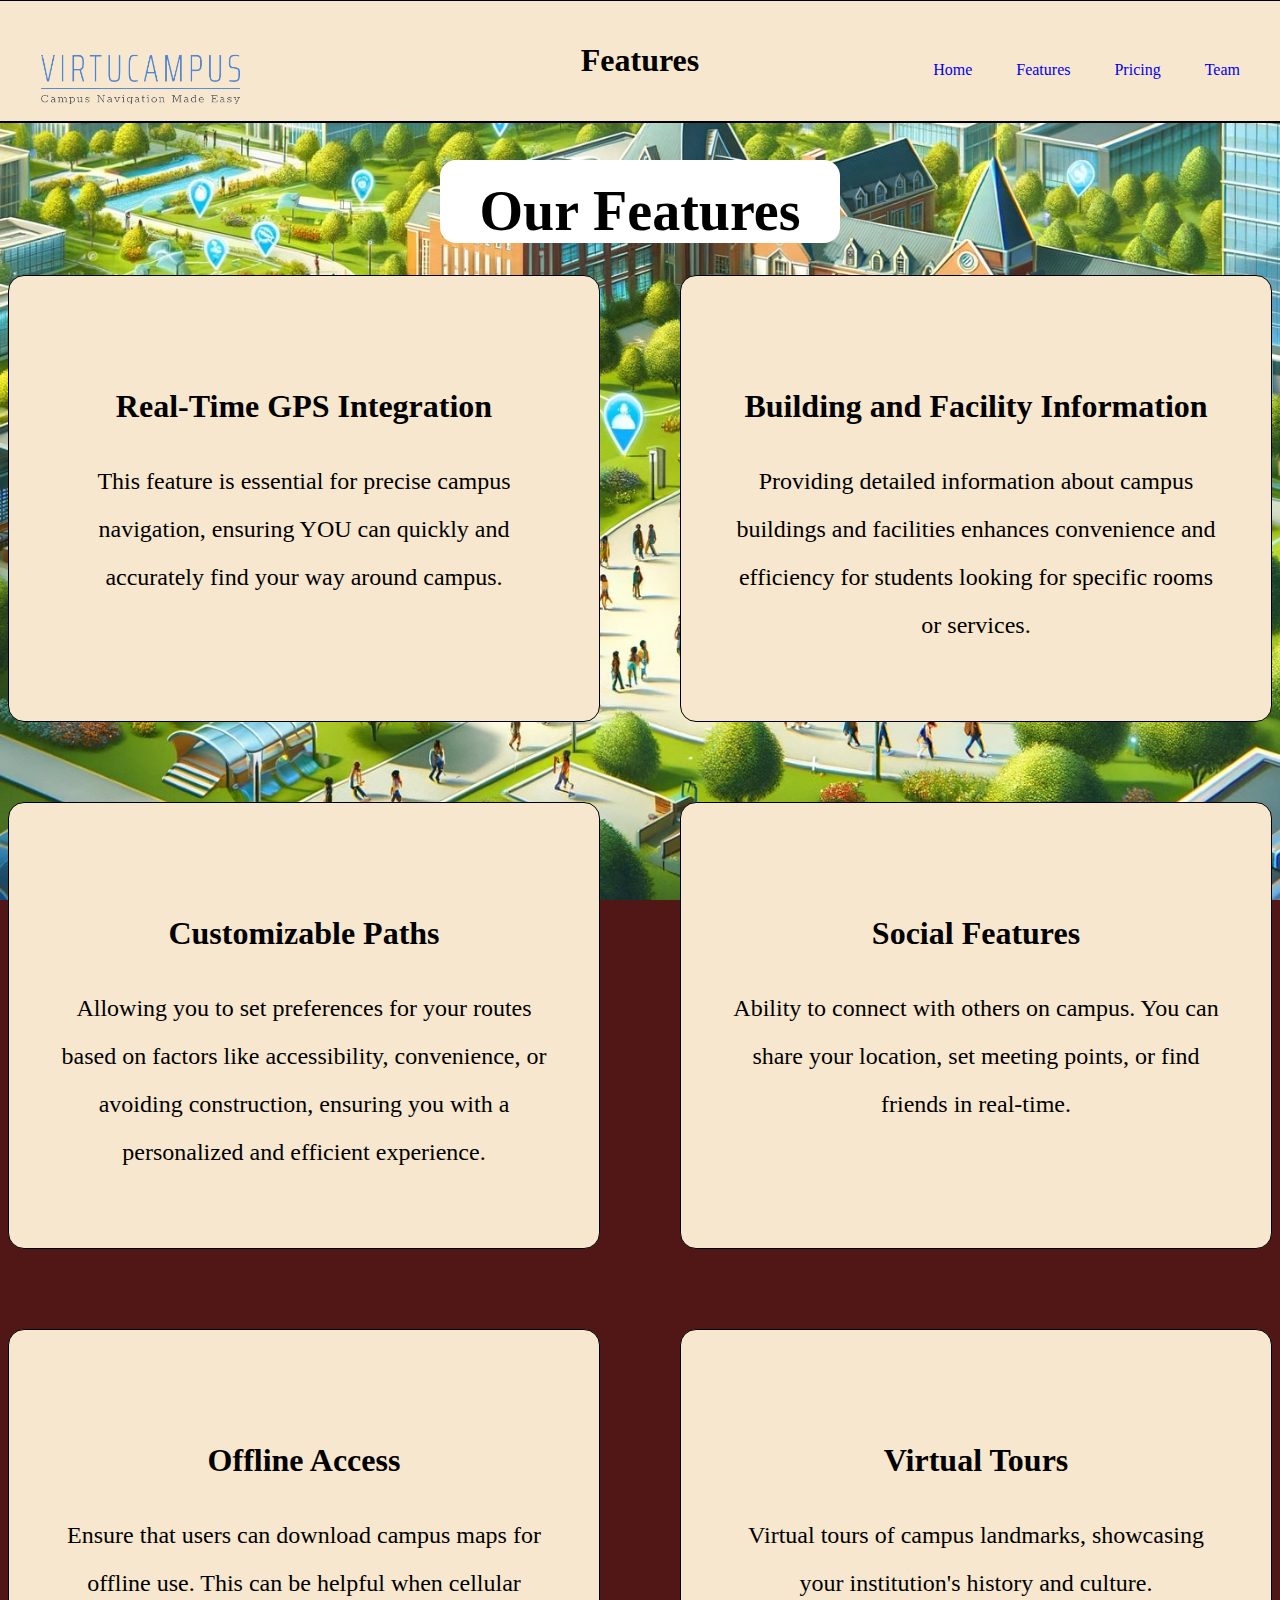
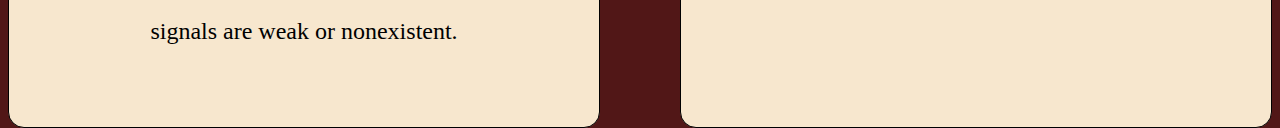
==== commit dea15de6: "fix center" ====
--- a/features.html
+++ b/features.html
@@ -12,7 +12,7 @@
       </a>  
         </nav>
       <section class="services" id="services">    
-    <h1 class="heading">Our&nbspFeatures</h1>
+    <center><h1 class="heading">Our&nbspFeatures</h1></center>
     <body>
     <div class="box-container">
       <div class="box">
@@ -74,7 +74,6 @@
     font-size: 3.5rem;
     font-weight: bold;
     margin-bottom: 2rem;
-    margin-inline-start: 36%;
     text-align: center;
     justify-items: center;
     border-radius: 1rem;
